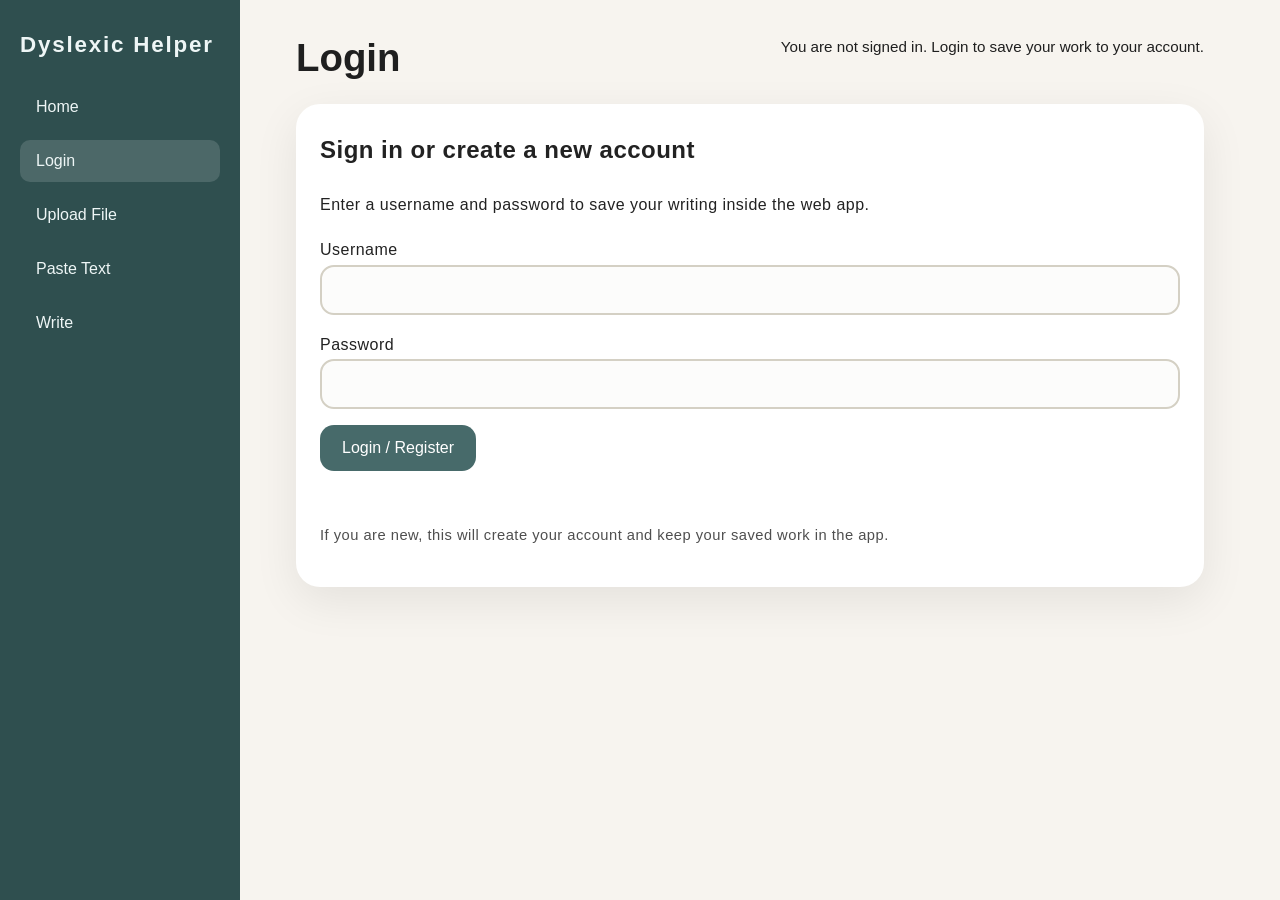
==== login.html @ af6c2241 "j" ====
<!DOCTYPE html>
<html lang="en">
<head>
  <meta charset="UTF-8">
  <meta name="viewport" content="width=device-width, initial-scale=1.0">
  <title>Dyslexic Helper - Login</title>
  <link rel="stylesheet" href="styles.css">
  <script defer src="script.js"></script>
</head>
<body>
  <nav class="sidebar">
    <div class="app-brand">Dyslexic Helper</div>
    <a href="index.html">Home</a>
    <a href="login.html" class="active">Login</a>
    <a href="upload.html">Upload File</a>
    <a href="paste.html">Paste Text</a>
    <a href="write.html">Write</a>
  </nav>
  <main class="content">
    <header class="page-header">
      <h1>Login</h1>
      <div class="user-panel" id="login-user-panel"></div>
    </header>
    <section class="form-card dyslexic-font">
      <h2>Sign in or create a new account</h2>
      <p>Enter a username and password to save your writing inside the web app.</p>
      <form id="login-form">
        <label for="username">Username</label>
        <input type="text" id="username" autocomplete="username" required>

        <label for="password">Password</label>
        <input type="password" id="password" autocomplete="current-password" required>

        <button type="submit">Login / Register</button>
      </form>
      <div class="status" id="login-status"></div>
      <p class="help-text">If you are new, this will create your account and keep your saved work in the app.</p>
    </section>
  </main>
</body>
</html>
---- styles.css ----
:root {
  color-scheme: light;
  font-family: 'Segoe UI', Tahoma, Geneva, Verdana, sans-serif;
  background: #f7f4ef;
  color: #1f1f1f;
}
* {
  box-sizing: border-box;
}
body {
  margin: 0;
  min-height: 100vh;
}
.sidebar {
  position: fixed;
  left: 0;
  top: 0;
  width: 240px;
  height: 100vh;
  padding: 32px 20px;
  background: #2f4f4f;
  color: #eef6f6;
  display: flex;
  flex-direction: column;
  gap: 12px;
}
.sidebar .app-brand {
  font-size: 1.4rem;
  font-weight: 700;
  letter-spacing: 0.08em;
  margin-bottom: 16px;
}
.sidebar a {
  display: block;
  padding: 12px 16px;
  border-radius: 10px;
  text-decoration: none;
  color: inherit;
  transition: background 0.2s ease;
}
.sidebar a:hover,
.sidebar a.active {
  background: rgba(255, 255, 255, 0.14);
}
.content {
  margin-left: 260px;
  padding: 36px;
  max-width: 980px;
}
.page-header {
  display: flex;
  align-items: flex-start;
  justify-content: space-between;
  gap: 18px;
  margin-bottom: 24px;
}
.page-header h1 {
  margin: 0;
  font-size: 2.4rem;
}
.user-panel {
  min-width: 200px;
  font-size: 0.95rem;
  line-height: 1.5;
}
.hero-card,
.form-card,
.saved-work-card,
.write-card {
  background: #ffffff;
  padding: 24px;
  border-radius: 24px;
  box-shadow: 0 14px 45px rgba(0, 0, 0, 0.08);
  margin-bottom: 20px;
}
.hero-card h2,
.form-card h2,
.saved-work-card h3 {
  margin-top: 0;
}
.dyslexic-font {
  font-family: 'Comic Sans MS', 'Comic Sans', Arial, sans-serif;
  line-height: 1.8;
  letter-spacing: 0.03em;
  color: #222;
}
input[type="text"],
input[type="password"],
textarea,
#file-input {
  width: 100%;
  padding: 14px 16px;
  border: 2px solid #d4d0c4;
  border-radius: 14px;
  background: #fcfcfb;
  color: #1c1c1c;
  font-size: 1rem;
  margin-bottom: 16px;
}
textarea {
  resize: vertical;
  min-height: 150px;
}
button {
  appearance: none;
  border: none;
  background: #476a6a;
  color: #ffffff;
  padding: 14px 22px;
  border-radius: 14px;
  font-size: 1rem;
  cursor: pointer;
  transition: transform 0.15s ease, background 0.15s ease;
}
button:hover {
  background: #3f5e5e;
  transform: translateY(-1px);
}
.download-button {
  display: inline-flex;
  margin-top: 12px;
  padding: 12px 18px;
  text-decoration: none;
  color: #1f4b4b;
  background: #e7f1ef;
  border-radius: 12px;
  font-weight: 600;
}
.status {
  min-height: 1.5em;
  margin-top: 12px;
  color: #2a5332;
}
.help-text {
  font-size: 0.92rem;
  color: #4f4f4f;
}
#blank-sheet {
  min-height: 420px;
  border: 2px dashed #91a5a5;
  border-radius: 22px;
  padding: 28px;
  background: #f8f2e9;
  outline: none;
  overflow-y: auto;
  white-space: pre-wrap;
}
.top-bar {
  display: flex;
  align-items: center;
  justify-content: flex-end;
  gap: 12px;
  margin-bottom: 16px;
}
@media (max-width: 860px) {
  .sidebar {
    position: relative;
    width: 100%;
    height: auto;
    flex-direction: row;
    flex-wrap: wrap;
    justify-content: center;
  }
  .content {
    margin-left: 0;
    padding: 24px;
  }
  .page-header {
    flex-direction: column;
    align-items: stretch;
  }
}
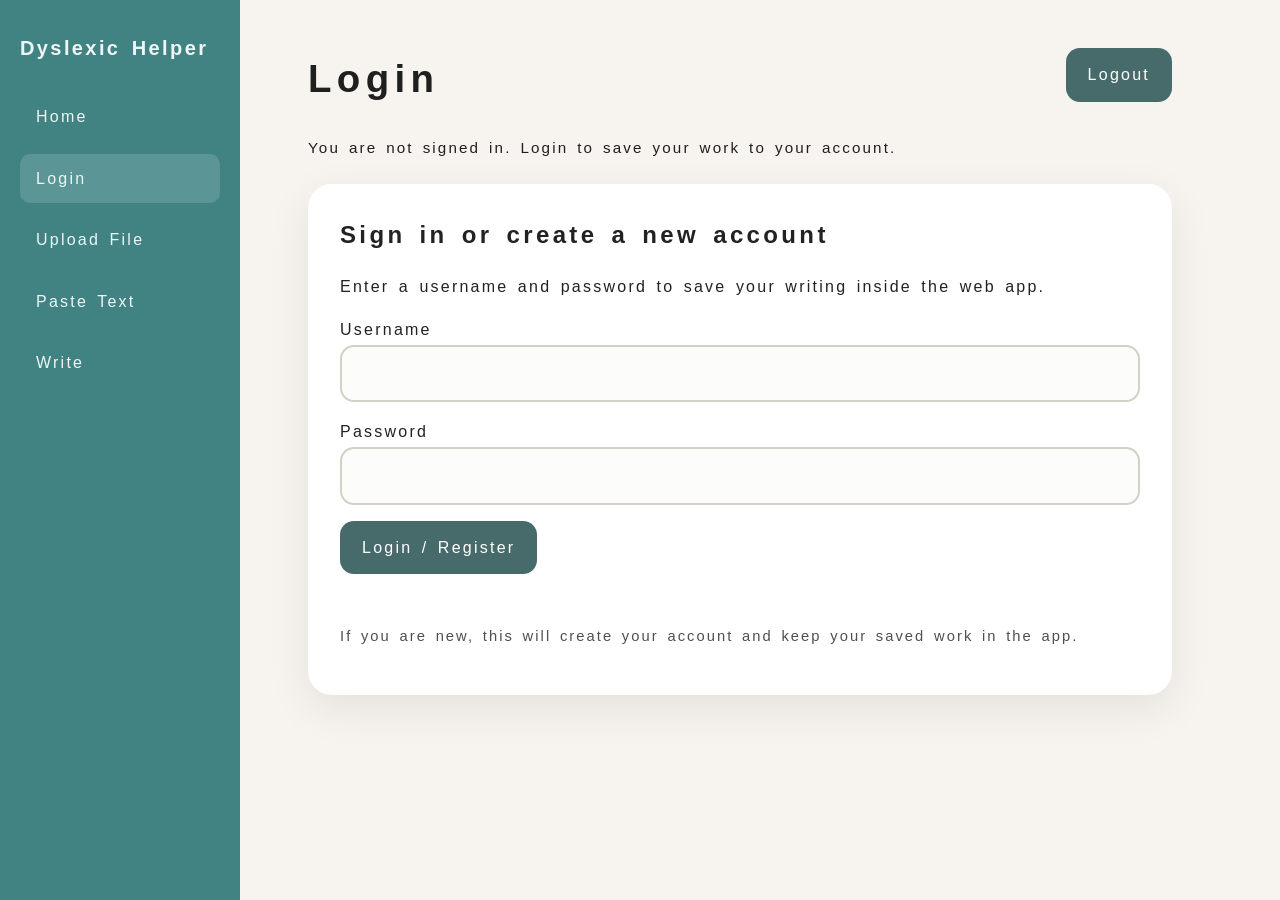
==== commit cebf75e8: "5" ====
--- a/login.html
+++ b/login.html
@@ -19,6 +19,9 @@
   <main class="content">
     <header class="page-header">
       <h1>Login</h1>
+      <div class="top-bar">
+        <button id="logout-button">Logout</button>
+      </div>
       <div class="user-panel" id="login-user-panel"></div>
     </header>
     <section class="form-card dyslexic-font">
--- a/styles.css
+++ b/styles.css
@@ -4,12 +4,23 @@
   background: #f7f4ef;
   color: #1f1f1f;
 }
+:root {
+  --letter-spacing: 0.14em;
+  --line-height: 1.6;
+  --word-spacing: 0.17em;
+}
 * {
   box-sizing: border-box;
 }
 body {
   margin: 0;
   min-height: 100vh;
+}
+/* Global typography defaults requested by user */
+html, body, h1, h2, h3, h4, h5, p, a, button, input, textarea, label, div, span {
+  letter-spacing: var(--letter-spacing);
+  line-height: var(--line-height);
+  word-spacing: var(--word-spacing);
 }
 .sidebar {
   position: fixed;
@@ -18,16 +29,16 @@
   width: 240px;
   height: 100vh;
   padding: 32px 20px;
-  background: #2f4f4f;
+  background: #418383;
   color: #eef6f6;
   display: flex;
   flex-direction: column;
   gap: 12px;
 }
 .sidebar .app-brand {
-  font-size: 1.4rem;
+  font-size: 1.25rem;
   font-weight: 700;
-  letter-spacing: 0.08em;
+  letter-spacing: 0.12em;
   margin-bottom: 16px;
 }
 .sidebar a {
@@ -44,19 +55,38 @@
 }
 .content {
   margin-left: 260px;
-  padding: 36px;
-  max-width: 980px;
+  padding: 48px;
+  max-width: 1200px;
+  width: calc(100% - 320px);
 }
 .page-header {
-  display: flex;
-  align-items: flex-start;
-  justify-content: space-between;
+  display: grid;
+  grid-template-columns: 1fr auto;
   gap: 18px;
+  align-items: start;
   margin-bottom: 24px;
+}
+.page-main {
+  display: flex;
+  flex-direction: column;
+  gap: 12px;
 }
 .page-header h1 {
   margin: 0;
   font-size: 2.4rem;
+}
+.top-bar {
+  display: flex;
+  flex-wrap: wrap;
+  gap: 12px;
+  justify-content: flex-end;
+  align-items: center;
+}
+.top-bar button,
+.top-bar .download-button,
+button,
+.download-button {
+  letter-spacing: var(--letter-spacing);
 }
 .user-panel {
   min-width: 200px;
@@ -68,7 +98,7 @@
 .saved-work-card,
 .write-card {
   background: #ffffff;
-  padding: 24px;
+  padding: 32px;
   border-radius: 24px;
   box-shadow: 0 14px 45px rgba(0, 0, 0, 0.08);
   margin-bottom: 20px;
@@ -81,7 +111,7 @@
 .dyslexic-font {
   font-family: 'Comic Sans MS', 'Comic Sans', Arial, sans-serif;
   line-height: 1.8;
-  letter-spacing: 0.03em;
+  letter-spacing: var(--letter-spacing);
   color: #222;
 }
 input[type="text"],
@@ -89,17 +119,186 @@
 textarea,
 #file-input {
   width: 100%;
+  max-width: 100ch;
+  min-width: min(45ch, 100%);
   padding: 14px 16px;
   border: 2px solid #d4d0c4;
   border-radius: 14px;
   background: #fcfcfb;
   color: #1c1c1c;
-  font-size: 1rem;
+  font-family: Arial, sans-serif;
+  font-size: 16px;
+  line-height: var(--line-height);
+  letter-spacing: var(--letter-spacing);
+  word-spacing: var(--word-spacing);
   margin-bottom: 16px;
 }
 textarea {
   resize: vertical;
   min-height: 150px;
+  white-space: pre-wrap;
+}
+#blank-sheet {
+  min-height: 700px;
+  border: 2px dashed #91a5a5;
+  border-radius: 22px;
+  padding: 28px;
+  background: #f8f2e9;
+  outline: none;
+  overflow-y: auto;
+  white-space: pre-wrap;
+  font-family: Arial, sans-serif;
+  font-size: 18px;
+  line-height: var(--line-height);
+  letter-spacing: var(--letter-spacing);
+  word-spacing: var(--word-spacing);
+  width: min(120ch, 100%);
+  max-width: 120ch;
+  min-width: min(45ch, 100%);
+}
+
+/* Write page layout: left controls + writing area */
+.write-layout {
+  display: grid;
+  grid-template-columns: 320px 1fr;
+  gap: 24px;
+  align-items: start;
+}
+.write-controls {
+  display: flex;
+  flex-direction: column;
+  gap: 12px;
+}
+.write-controls .signed-in {
+  font-weight: 600;
+  padding: 8px 10px;
+  background: #eef6f6;
+  border-radius: 8px;
+}
+.write-controls .controls-list {
+  display: flex;
+  flex-direction: column;
+  gap: 10px;
+}
+.write-area {
+  display: flex;
+  flex-direction: column;
+  gap: 12px;
+}
+
+/* Center and underline the title on the Write page */
+.write-page-header {
+  grid-template-columns: 1fr;
+  justify-items: center;
+}
+.write-page-header h1 {
+  text-align: center;
+  text-decoration: underline;
+  letter-spacing: var(--letter-spacing);
+}
+.font-selector-modal {
+  display: none;
+  position: fixed;
+  z-index: 1000;
+  left: 0;
+  top: 0;
+  width: 100%;
+  height: 100%;
+  background-color: rgba(0, 0, 0, 0.4);
+  justify-content: center;
+  align-items: center;
+}
+.font-selector-modal.show {
+  display: flex;
+}
+.font-selector-content {
+  background-color: #fff;
+  padding: 28px;
+  border-radius: 16px;
+  box-shadow: 0 4px 12px rgba(0, 0, 0, 0.15);
+  max-width: 400px;
+  width: 90%;
+}
+.font-selector-content h2 {
+  margin-top: 0;
+}
+.font-option {
+  display: block;
+  width: 100%;
+  padding: 12px 14px;
+  margin-bottom: 8px;
+  border: 1px solid #d4d0c4;
+  border-radius: 8px;
+  background: #fcfcfb;
+  color: #1c1c1c;
+  font-size: 14px;
+  cursor: pointer;
+  text-align: left;
+  transition: background 0.15s ease;
+}
+.font-option:hover {
+  background: #eef6f6;
+}
+.font-option.active {
+  background: #cce5e3;
+  font-weight: 600;
+}
+.title-modal {
+  display: none;
+  position: fixed;
+  z-index: 1000;
+  left: 0;
+  top: 0;
+  width: 100%;
+  height: 100%;
+  background-color: rgba(0, 0, 0, 0.4);
+  justify-content: center;
+  align-items: center;
+}
+.title-modal.show {
+  display: flex;
+}
+.title-modal-content {
+  background-color: #fff;
+  padding: 28px;
+  border-radius: 16px;
+  box-shadow: 0 4px 12px rgba(0, 0, 0, 0.15);
+  max-width: 400px;
+  width: 90%;
+}
+.title-modal-content h2 {
+  margin-top: 0;
+  margin-bottom: 16px;
+}
+.title-modal-content input {
+  width: 100%;
+  padding: 12px 14px;
+  border: 2px solid #d4d0c4;
+  border-radius: 8px;
+  background: #fcfcfb;
+  color: #1c1c1c;
+  font-size: 14px;
+  margin-bottom: 16px;
+}
+.title-modal-content input:focus {
+  outline: none;
+  border-color: #476a6a;
+  background: #f5f5f5;
+}
+.title-modal-buttons {
+  display: flex;
+  gap: 12px;
+  margin-bottom: 12px;
+}
+.title-modal-buttons button {
+  flex: 1;
+  padding: 12px 16px;
+  font-size: 0.95rem;
+}
+#title-status {
+  font-size: 0.9rem;
+  color: #2a5332;
+  min-height: 1.5em;
 }
 button {
   appearance: none;
@@ -136,7 +335,7 @@
   color: #4f4f4f;
 }
 #blank-sheet {
-  min-height: 420px;
+  min-height: 700px;
   border: 2px dashed #91a5a5;
   border-radius: 22px;
   padding: 28px;
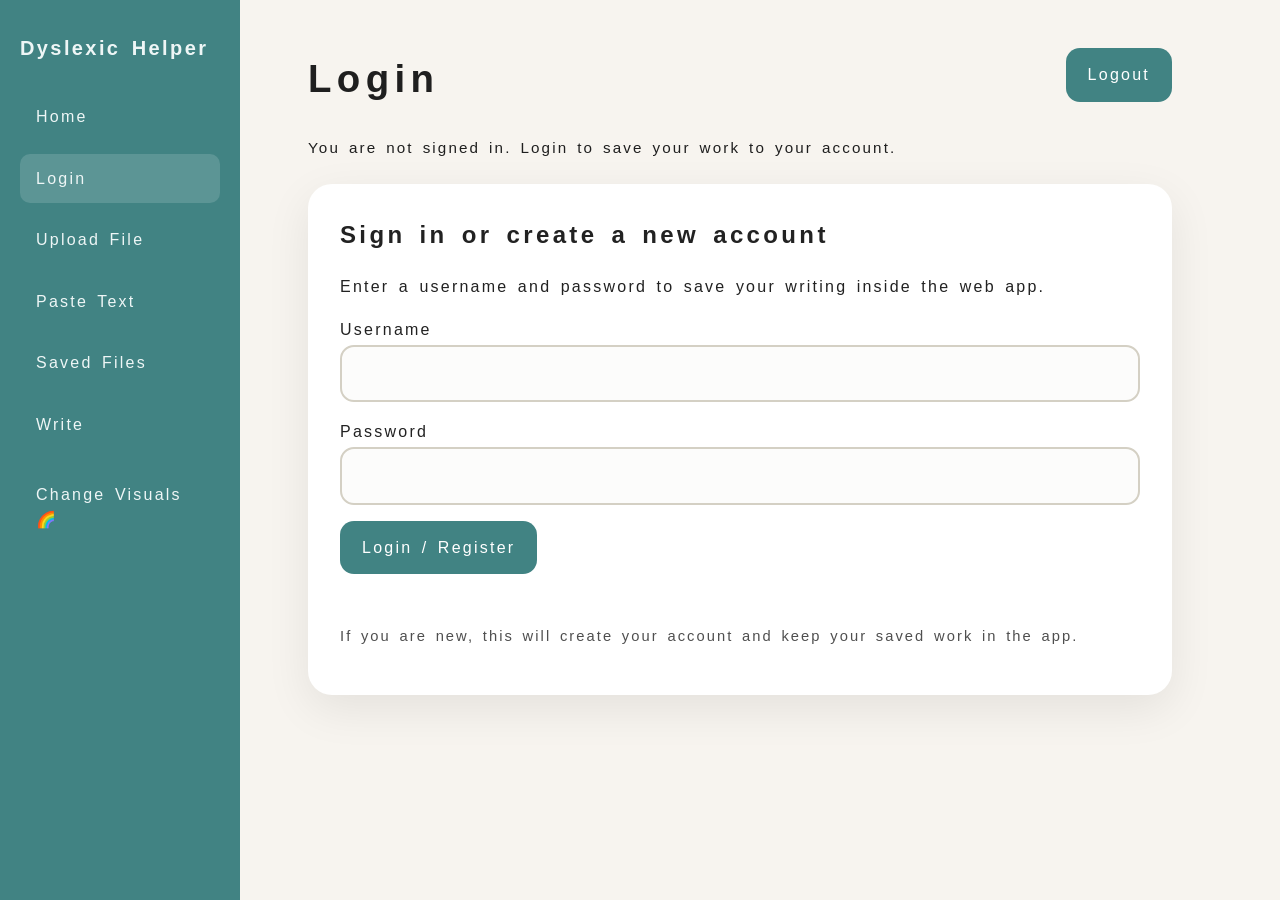
==== commit f0048ae1: "fh" ====
--- a/login.html
+++ b/login.html
@@ -14,7 +14,9 @@
     <a href="login.html" class="active">Login</a>
     <a href="upload.html">Upload File</a>
     <a href="paste.html">Paste Text</a>
+    <a href="saved.html">Saved Files</a>
     <a href="write.html">Write</a>
+    <button id="change-visuals-button" class="nav-button">Change Visuals 🌈</button>
   </nav>
   <main class="content">
     <header class="page-header">
@@ -40,5 +42,43 @@
       <p class="help-text">If you are new, this will create your account and keep your saved work in the app.</p>
     </section>
   </main>
+
+  <div id="change-visuals-modal" class="change-visuals-modal">
+    <div class="change-visuals-content">
+      <h2>Change Visuals 🌈</h2>
+      <div class="visuals-grid">
+        <label>Font
+          <select id="visual-font-select">
+            <option value="Arial">Arial</option>
+            <option value="Tahoma">Tahoma</option>
+            <option value="Verdana">Verdana</option>
+            <option value="'Trebuchet MS'">Trebuchet MS</option>
+            <option value="Helvetica">Helvetica</option>
+            <option value="Roboto">Roboto</option>
+            <option value="'Open Sans'">Open Sans</option>
+          </select>
+        </label>
+        <label>Letter spacing
+          <div class="visuals-row"><input type="range" id="visual-letter-spacing" min="0" max="0.4" step="0.01"><span id="letter-spacing-value"></span></div>
+        </label>
+        <label>Word spacing
+          <div class="visuals-row"><input type="range" id="visual-word-spacing" min="0" max="0.4" step="0.01"><span id="word-spacing-value"></span></div>
+        </label>
+        <label>Background color
+          <input type="color" id="visual-bg-color" value="#f7f4ef">
+        </label>
+        <label>Text color
+          <input type="color" id="visual-text-color" value="#1f1f1f">
+        </label>
+        <label>Accent color
+          <input type="color" id="visual-accent-color" value="#418383">
+        </label>
+      </div>
+      <div class="title-modal-buttons">
+        <button id="visual-save-button">Save visuals</button>
+        <button id="visual-cancel-button">Cancel</button>
+      </div>
+    </div>
+  </div>
 </body>
 </html>
--- a/styles.css
+++ b/styles.css
@@ -3,8 +3,13 @@
   font-family: 'Segoe UI', Tahoma, Geneva, Verdana, sans-serif;
   background: #f7f4ef;
   color: #1f1f1f;
-}
-:root {
+  --app-font: 'Segoe UI', Tahoma, Geneva, Verdana, sans-serif;
+  --app-background: #f7f4ef;
+  --app-foreground: #1f1f1f;
+  --surface-color: #ffffff;
+  --accent-color: #418383;
+  --button-background: #476a6a;
+  --button-foreground: #ffffff;
   --letter-spacing: 0.14em;
   --line-height: 1.6;
   --word-spacing: 0.17em;
@@ -15,6 +20,9 @@
 body {
   margin: 0;
   min-height: 100vh;
+  background: var(--app-background);
+  color: var(--app-foreground);
+  font-family: var(--app-font);
 }
 /* Global typography defaults requested by user */
 html, body, h1, h2, h3, h4, h5, p, a, button, input, textarea, label, div, span {
@@ -29,7 +37,7 @@
   width: 240px;
   height: 100vh;
   padding: 32px 20px;
-  background: #418383;
+  background: var(--accent-color);
   color: #eef6f6;
   display: flex;
   flex-direction: column;
@@ -41,13 +49,29 @@
   letter-spacing: 0.12em;
   margin-bottom: 16px;
 }
-.sidebar a {
+.sidebar a,
+.sidebar .nav-button {
   display: block;
+  width: 100%;
   padding: 12px 16px;
   border-radius: 10px;
   text-decoration: none;
   color: inherit;
+  background: transparent;
+  text-align: left;
+  cursor: pointer;
+  border: none;
   transition: background 0.2s ease;
+  font: inherit;
+}
+.sidebar a:hover,
+.sidebar a.active,
+.sidebar .nav-button:hover,
+.sidebar .nav-button.active {
+  background: rgba(255, 255, 255, 0.14);
+}
+.sidebar .nav-button {
+  margin-top: 8px;
 }
 .sidebar a:hover,
 .sidebar a.active {
@@ -97,7 +121,7 @@
 .form-card,
 .saved-work-card,
 .write-card {
-  background: #ffffff;
+  background: var(--surface-color);
   padding: 32px;
   border-radius: 24px;
   box-shadow: 0 14px 45px rgba(0, 0, 0, 0.08);
@@ -137,6 +161,30 @@
   resize: vertical;
   min-height: 150px;
   white-space: pre-wrap;
+}
+.file-drop-zone {
+  border: 3px dashed #91a5a5;
+  border-radius: 16px;
+  padding: 48px 20px;
+  text-align: center;
+  background: #f8f2e9;
+  cursor: pointer;
+  transition: all 0.2s ease;
+  margin-bottom: 16px;
+}
+.file-drop-zone:hover {
+  background: #f0e9dc;
+  border-color: #476a6a;
+}
+.file-drop-zone.dragover {
+  background: #e8e0d0;
+  border-color: #2a5332;
+  transform: scale(1.02);
+}
+.file-drop-zone p {
+  margin: 0;
+  color: #476a6a;
+  font-weight: 600;
 }
 #blank-sheet {
   min-height: 700px;
@@ -157,6 +205,73 @@
   min-width: min(45ch, 100%);
 }
 
+.change-visuals-modal {
+  display: none;
+  position: fixed;
+  z-index: 1000;
+  left: 0;
+  top: 0;
+  width: 100%;
+  height: 100%;
+  background-color: rgba(0, 0, 0, 0.4);
+  justify-content: center;
+  align-items: center;
+}
+.change-visuals-modal.show {
+  display: flex;
+}
+.change-visuals-content {
+  background-color: var(--surface-color);
+  color: var(--app-foreground);
+  padding: 28px;
+  border-radius: 16px;
+  box-shadow: 0 4px 18px rgba(0, 0, 0, 0.18);
+  max-width: 520px;
+  width: 90%;
+}
+.change-visuals-content h2 {
+  margin-top: 0;
+  margin-bottom: 18px;
+}
+.visuals-grid {
+  display: grid;
+  gap: 16px;
+}
+.visuals-grid label {
+  display: grid;
+  gap: 8px;
+  font-size: 0.95rem;
+}
+.visuals-grid input[type="range"],
+.visuals-grid select,
+.visuals-grid input[type="color"] {
+  width: 100%;
+  padding: 10px 12px;
+  border: 1px solid #d4d0c4;
+  border-radius: 10px;
+  background: #fcfcfb;
+  color: #1c1c1c;
+}
+.visuals-row {
+  display: flex;
+  gap: 12px;
+  align-items: center;
+}
+.visuals-row span {
+  min-width: 3rem;
+  font-weight: 600;
+}
+.change-visuals-content .title-modal-buttons {
+  margin-top: 20px;
+}
+.change-visuals-content button {
+  width: 100%;
+}
+#letter-spacing-value,
+#word-spacing-value {
+  font-weight: 600;
+}
+
 /* Write page layout: left controls + writing area */
 .write-layout {
   display: grid;
@@ -303,8 +418,8 @@
 button {
   appearance: none;
   border: none;
-  background: #476a6a;
-  color: #ffffff;
+  background: var(--button-background);
+  color: var(--button-foreground);
   padding: 14px 22px;
   border-radius: 14px;
   font-size: 1rem;
@@ -320,8 +435,8 @@
   margin-top: 12px;
   padding: 12px 18px;
   text-decoration: none;
-  color: #1f4b4b;
-  background: #e7f1ef;
+  color: var(--button-foreground);
+  background: var(--button-background);
   border-radius: 12px;
   font-weight: 600;
 }
@@ -351,6 +466,127 @@
   gap: 12px;
   margin-bottom: 16px;
 }
+/* Special styling for formatted paste and transformed output */
+textarea.transformed-output,
+textarea.formatted-paste-text,
+#blank-sheet.transformed-output {
+  font-family: 'Aria', Arial, sans-serif;
+  font-size: 16px;
+  line-height: 1.5;
+  letter-spacing: 0.15em;
+  word-spacing: 0.19em;
+  text-align: left;
+}
+
+.saved-file-preview {
+  margin-top: 10px;
+  font-size: 0.95rem;
+  line-height: 1.5;
+  color: #4f4f4f;
+}
+
+.edit-file-button {
+  background: #f0c674;
+  color: #1f1f1f;
+  border: 1px solid #d4b95f;
+  padding: 12px 18px;
+  border-radius: 12px;
+  cursor: pointer;
+}
+
+.edit-file-button:hover {
+  background: #e6b34f;
+}
+
+.edit-file-modal,
+.title-modal,
+.font-selector-modal,
+.change-visuals-modal {
+  display: none;
+  position: fixed;
+  z-index: 1000;
+  left: 0;
+  top: 0;
+  width: 100%;
+  height: 100%;
+  background-color: rgba(0, 0, 0, 0.4);
+  justify-content: center;
+  align-items: center;
+}
+
+.edit-file-modal.show {
+  display: flex;
+}
+
+.edit-file-modal-content {
+  background-color: #fff;
+  color: #1f1f1f;
+  padding: 28px;
+  border-radius: 16px;
+  box-shadow: 0 4px 18px rgba(0, 0, 0, 0.18);
+  max-width: 600px;
+  width: 90%;
+}
+
+.edit-file-modal-content h2 {
+  margin-top: 0;
+  margin-bottom: 16px;
+}
+
+.edit-file-modal-content textarea {
+  width: 100%;
+  padding: 14px 16px;
+  border: 2px solid #d4d0c4;
+  border-radius: 14px;
+  background: #fcfcfb;
+  color: #1c1c1c;
+  font-family: Arial, sans-serif;
+  font-size: 16px;
+  line-height: 1.5;
+  letter-spacing: 0.15em;
+  word-spacing: 0.19em;
+  margin-bottom: 16px;
+}
+
+.edit-file-modal-content input[type="text"] {
+  width: 100%;
+  padding: 14px 16px;
+  border: 2px solid #d4d0c4;
+  border-radius: 14px;
+  background: #fcfcfb;
+  color: #1c1c1c;
+  font-size: 16px;
+  margin-bottom: 16px;
+}
+
+.edit-file-modal-content .title-modal-buttons {
+  display: flex;
+  gap: 12px;
+  margin-bottom: 12px;
+}
+
+.saved-file-row {
+  display: flex;
+  justify-content: space-between;
+  align-items: flex-start;
+  gap: 16px;
+  padding: 18px;
+  border: 1px solid #d4d0c4;
+  border-radius: 16px;
+  margin-bottom: 12px;
+  background: #f8f8f8;
+}
+.saved-file-meta {
+  color: #4f4f4f;
+  font-size: 0.92rem;
+  margin-top: 6px;
+}
+.saved-file-actions {
+  display: flex;
+  align-items: center;
+  gap: 10px;
+}
+
 @media (max-width: 860px) {
   .sidebar {
     position: relative;
